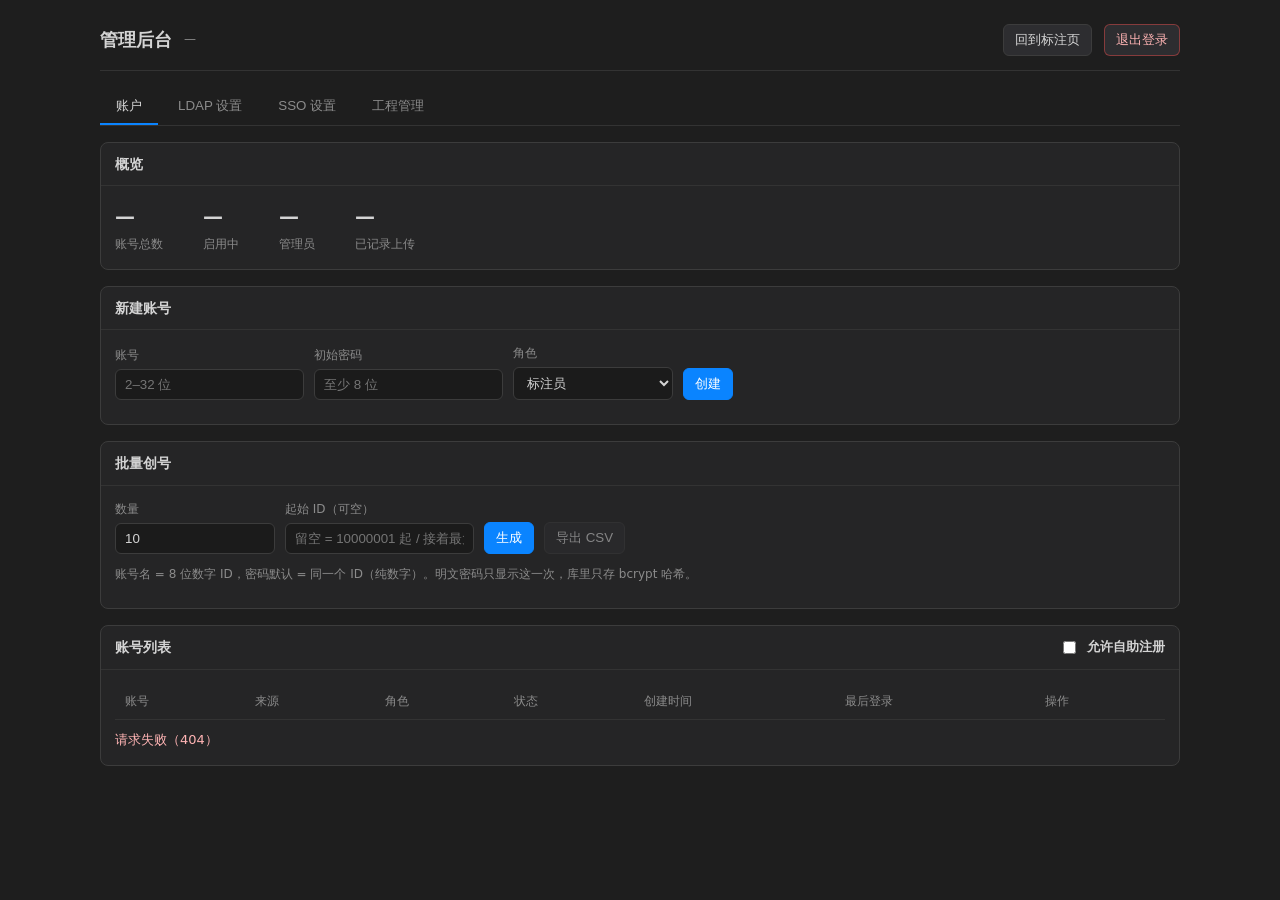
==== frontend/admin.html @ 1ab88f59 "feat(admin): 后台按账户/LDAP/SSO/工程分区并加文件浏览器与上传流水" ====
<!DOCTYPE html>
<html lang="zh-CN">
<head>
  <meta charset="utf-8" />
  <meta name="viewport" content="width=device-width, initial-scale=1" />
  <title>管理后台 · Labelme</title>
  <link rel="stylesheet" href="auth.css" />
</head>
<body class="admin-body">
<div class="admin-wrap">
  <div class="admin-head">
    <h1>管理后台</h1>
    <span class="who" id="who">—</span>
    <span class="spacer"></span>
    <button class="btn" id="btnBack" type="button">回到标注页</button>
    <button class="btn btn-danger" id="btnLogout" type="button">退出登录</button>
  </div>

  <nav class="admin-tabs" id="adminTabs">
    <button class="admin-tab active" data-view="accounts" type="button">账户</button>
    <button class="admin-tab" data-view="ldap" type="button">LDAP 设置</button>
    <button class="admin-tab" data-view="sso" type="button">SSO 设置</button>
    <button class="admin-tab" data-view="projects" type="button">工程管理</button>
  </nav>

  <!-- ============================================================ 账户 -->
  <div class="admin-view" data-view="accounts">
    <section class="panel">
      <header>概览</header>
      <div class="panel-body stats">
        <div class="stat"><b id="statUsers">—</b><span>账号总数</span></div>
        <div class="stat"><b id="statEnabled">—</b><span>启用中</span></div>
        <div class="stat"><b id="statAdmins">—</b><span>管理员</span></div>
        <div class="stat"><b id="statUploads">—</b><span>已记录上传</span></div>
      </div>
    </section>

    <section class="panel">
      <header>新建账号</header>
      <div class="panel-body">
        <form class="form-row" id="createForm">
          <label>账号
            <input id="newUsername" type="text" placeholder="2–32 位" autocomplete="off" />
          </label>
          <label>初始密码
            <input id="newPassword" type="password" placeholder="至少 8 位" autocomplete="new-password" />
          </label>
          <label>角色
            <select id="newRole">
              <option value="annotator">标注员</option>
              <option value="admin">管理员</option>
            </select>
          </label>
          <button class="btn btn-primary" id="btnCreate" type="submit">创建</button>
        </form>
        <div class="admin-msg" id="createMsg"></div>
      </div>
    </section>

    <section class="panel">
      <header>批量创号</header>
      <div class="panel-body">
        <form class="form-row" id="batchForm">
          <label>数量
            <input id="batchCount" type="number" min="1" max="200" value="10" />
          </label>
          <label>起始 ID（可空）
            <input id="batchStart" type="text" placeholder="留空 = 10000001 起 / 接着最大号" autocomplete="off" />
          </label>
          <button class="btn btn-primary" id="btnBatch" type="submit">生成</button>
          <button class="btn" id="btnBatchExport" type="button" disabled>导出 CSV</button>
        </form>
        <p class="hint">账号名 = 8 位数字 ID，密码默认 = 同一个 ID（纯数字）。明文密码只显示这一次，库里只存 bcrypt 哈希。</p>
        <div class="admin-msg" id="batchMsg"></div>
        <pre class="batch-out" id="batchOut" hidden></pre>
      </div>
    </section>

    <section class="panel">
      <header>
        <span>账号列表</span>
        <span class="spacer"></span>
        <label class="switch">
          <input type="checkbox" id="allowRegistration" />
          允许自助注册
        </label>
      </header>
      <div class="panel-body">
        <table class="table">
          <thead>
            <tr><th>账号</th><th>来源</th><th>角色</th><th>状态</th><th>创建时间</th><th>最后登录</th><th>操作</th></tr>
          </thead>
          <tbody id="userRows"></tbody>
        </table>
        <div class="admin-msg" id="listMsg"></div>
      </div>
    </section>
  </div>

  <!-- ======================================================== LDAP 设置 -->
  <div class="admin-view" data-view="ldap" hidden>
    <section class="panel">
      <header>
        <span>LDAP / AD 接入</span>
        <span class="spacer"></span>
        <span class="tag" id="ldapState">—</span>
      </header>
      <div class="panel-body">
        <p class="hint">
          不填就完全不参与登录（本地账号照常可用）。填了以后：本地密码先验证，不过再走 LDAP；
          LDAP 连不上时返回 503 且不累加失败次数，本地账号仍能登录。
          这里存的值优先于环境变量，清空并「恢复环境变量」即可回退。
        </p>
        <form class="config-grid" id="ldapForm">
          <label>服务器地址 <span class="src" data-src="ldap.url"></span>
            <input id="ldapUrl" type="text" placeholder="ldap://10.0.0.5:389 或 ldaps://ad.lab.local:636" />
          </label>
          <label>Base DN <span class="src" data-src="ldap.base_dn"></span>
            <input id="ldapBaseDn" type="text" placeholder="dc=lab,dc=local" />
          </label>
          <label>用户 DN 模板（模板绑定）
            <input id="ldapUserDn" type="text" placeholder="uid={username},ou=people,dc=lab,dc=local" />
          </label>
          <label>用户过滤器（AD 搜索绑定）
            <input id="ldapUserFilter" type="text" placeholder="(sAMAccountName={username})" />
          </label>
          <label>服务账号 DN（搜索用）
            <input id="ldapBindDn" type="text" placeholder="cn=svc-labelme,ou=service,dc=lab,dc=local" />
          </label>
          <label>服务账号密码
            <input id="ldapBindPassword" type="password" autocomplete="new-password" placeholder="留空 = 不修改" />
          </label>
          <label>管理员组（cn 或完整 DN）
            <input id="ldapAdminGroup" type="text" placeholder="labelme-admins 或 cn=...,ou=groups,..." />
          </label>
          <label>登录页显示名
            <input id="ldapLabel" type="text" placeholder="学校 LDAP" />
          </label>
          <label>连接超时（秒）
            <input id="ldapTimeout" type="number" min="1" max="60" value="5" />
          </label>
          <label class="check">启用 StartTLS
            <input id="ldapStarttls" type="checkbox" />
          </label>
          <div class="config-actions">
            <button class="btn btn-primary" id="btnSaveLdap" type="submit">保存</button>
            <button class="btn" id="btnTestLdap" type="button">测试连接</button>
            <button class="btn btn-danger" id="btnResetLdap" type="button">恢复环境变量</button>
          </div>
        </form>
        <div class="admin-msg" id="ldapMsg"></div>
      </div>
    </section>
  </div>

  <!-- ========================================================= SSO 设置 -->
  <div class="admin-view" data-view="sso" hidden>
    <section class="panel">
      <header>
        <span>统一登录（OIDC）</span>
        <span class="spacer"></span>
        <span class="tag" id="ssoState">—</span>
      </header>
      <div class="panel-body">
        <p class="hint">
          通用 OIDC，Authentik / Keycloak / Entra / 学校统一认证都走这套。填了 issuer + client_id
          才会在登录页出现按钮。回调地址默认是 <code id="ssoCallback">当前站点/api/auth/sso/callback</code>，
          IdP 那边注册的 redirect_uri 必须与它完全一致（含协议与端口）。
        </p>
        <form class="config-grid" id="ssoForm">
          <label>Issuer <span class="src" data-src="sso.issuer"></span>
            <input id="ssoIssuer" type="text" placeholder="https://auth.lab.local/application/o/labelme/" />
          </label>
          <label>Client ID <span class="src" data-src="sso.client_id"></span>
            <input id="ssoClientId" type="text" placeholder="labelme-web" />
          </label>
          <label>Client Secret
            <input id="ssoClientSecret" type="password" autocomplete="new-password" placeholder="留空 = 不修改" />
          </label>
          <label>Scopes
            <input id="ssoScopes" type="text" placeholder="openid profile email" />
          </label>
          <label>回调地址（可空，空 = 按访问域名自动拼）
            <input id="ssoRedirect" type="text" placeholder="https://labelme.example.com/api/auth/sso/callback" />
          </label>
          <label>管理员组
            <input id="ssoAdminGroup" type="text" placeholder="labelme-admins" />
          </label>
          <label>账号名字段
            <input id="ssoUsernameClaim" type="text" placeholder="preferred_username" />
          </label>
          <label>组字段
            <input id="ssoGroupsClaim" type="text" placeholder="groups" />
          </label>
          <label>登录页显示名
            <input id="ssoLabel" type="text" placeholder="学校统一登录" />
          </label>
          <label>Secret 传递方式
            <select id="ssoTokenAuth">
              <option value="post">post（body 里带 client_secret）</option>
              <option value="basic">basic（Authorization: Basic）</option>
            </select>
          </label>
          <div class="config-actions">
            <button class="btn btn-primary" id="btnSaveSso" type="submit">保存</button>
            <button class="btn" id="btnTestSso" type="button">测试 discovery</button>
            <button class="btn btn-danger" id="btnResetSso" type="button">恢复环境变量</button>
          </div>
        </form>
        <div class="admin-msg" id="ssoMsg"></div>
      </div>
    </section>
  </div>

  <!-- ======================================================== 工程管理 -->
  <div class="admin-view" data-view="projects" hidden>
    <section class="panel">
      <header>工程</header>
      <div class="panel-body">
        <form class="form-row" id="projectForm">
          <label>所属账号
            <input id="projectOwner" type="text" placeholder="标注员账号" autocomplete="off" />
          </label>
          <label>工程名
            <input id="projectName" type="text" placeholder="1–40 位" autocomplete="off" />
          </label>
          <button class="btn btn-primary" id="btnCreateProject" type="submit">新建工程</button>
        </form>
        <form class="form-row" id="projectBatchForm">
          <label>批量建同名工程（账号一行一个 / 逗号分隔）
            <textarea id="projectBatchOwners" rows="2" placeholder="10000001,10000002,10000003" style="min-width:320px"></textarea>
          </label>
          <button class="btn" id="btnBatchProjects" type="submit">批量创建</button>
        </form>
        <table class="table">
          <thead>
            <tr><th>账号</th><th>工程</th><th>会话数</th><th>创建时间</th><th>操作</th></tr>
          </thead>
          <tbody id="projectRows"></tbody>
        </table>
        <div class="admin-msg" id="projectMsg"></div>
      </div>
    </section>

    <section class="panel">
      <header>
        <span>文件资源管理器</span>
        <span class="spacer"></span>
        <span class="who" id="fsPath">data/</span>
      </header>
      <div class="panel-body">
        <div class="fs-bar">
          <button class="btn btn-sm" id="fsUp" type="button">↑ 上一层</button>
          <span class="fs-crumb" id="fsCrumb">data/</span>
          <span class="spacer"></span>
          <span class="who" id="fsSummary"></span>
        </div>
        <table class="table">
          <thead>
            <tr><th>名称</th><th>类型</th><th>大小</th><th>条目 / 图片</th><th>修改时间</th><th>谁传的</th><th>操作</th></tr>
          </thead>
          <tbody id="fsRows"></tbody>
        </table>
        <div class="admin-msg" id="fsMsg"></div>
      </div>
    </section>

    <section class="panel">
      <header>上传流水（谁上传了什么）</header>
      <div class="panel-body">
        <div class="stats" id="uploaderStats"></div>
        <table class="table">
          <thead>
            <tr><th>时间</th><th>谁</th><th>动作</th><th>账号 / 工程 / 会话</th><th>文件</th><th>大小</th></tr>
          </thead>
          <tbody id="eventRows"></tbody>
        </table>
        <div class="admin-msg" id="eventMsg"></div>
      </div>
    </section>
  </div>
</div>
<script src="admin.js"></script>
</body>
</html>
---- frontend/auth.css ----
/* 登录页 / 管理面板共用。配色与标注页一致，独立于 styles.css，避免互相牵连。 */
:root {
  --bg: #1e1e1e;
  --panel: #252526;
  --panel-2: #2d2d30;
  --border: #3c3c3c;
  --border-soft: #333;
  --text: #d4d4d4;
  --text-faint: #8b8b8b;
  --accent: #0a84ff;
  --danger: #f14c4c;
  --ok: #3fb950;
}

* { box-sizing: border-box; }

html, body {
  margin: 0;
  min-height: 100%;
}

.auth-body {
  background: radial-gradient(1200px 600px at 50% -10%, #2b3a4a 0%, var(--bg) 55%);
  color: var(--text);
  font: 14px/1.6 "Segoe UI", system-ui, -apple-system, "PingFang SC", "Microsoft YaHei", sans-serif;
  display: flex;
  align-items: center;
  justify-content: center;
  padding: 32px 16px;
}

.auth-card {
  width: 100%;
  max-width: 400px;
  background: var(--panel);
  border: 1px solid var(--border);
  border-radius: 10px;
  padding: 24px 24px 18px;
  box-shadow: 0 20px 50px rgba(0, 0, 0, .45);
}

.auth-brand {
  display: flex;
  align-items: center;
  gap: 8px;
  font-size: 18px;
  font-weight: 600;
  margin-bottom: 18px;
}
.auth-brand .dot {
  width: 10px; height: 10px; border-radius: 50%;
  background: var(--accent);
  box-shadow: 0 0 10px var(--accent);
}
.auth-brand .ver {
  margin-left: auto;
  font-size: 11px;
  font-weight: 400;
  color: var(--text-faint);
}

.auth-tabs {
  display: flex;
  border: 1px solid var(--border);
  border-radius: 8px;
  overflow: hidden;
  margin-bottom: 16px;
}
.auth-tab {
  flex: 1;
  padding: 8px 0;
  background: transparent;
  border: 0;
  color: var(--text-faint);
  font: inherit;
  cursor: pointer;
}
.auth-tab.active {
  background: var(--panel-2);
  color: #eaeaea;
  font-weight: 600;
}

.field { display: block; margin-bottom: 12px; }
.field > span {
  display: block;
  font-size: 12px;
  color: var(--text-faint);
  margin-bottom: 4px;
}
.field input {
  width: 100%;
  padding: 9px 11px;
  background: #1b1b1b;
  border: 1px solid var(--border);
  border-radius: 6px;
  color: var(--text);
  font: inherit;
  outline: none;
}
.field input:focus {
  border-color: var(--accent);
  box-shadow: 0 0 0 2px rgba(10, 132, 255, .2);
}

.auth-hint {
  margin: 4px 0 12px;
  font-size: 12px;
  color: var(--text-faint);
}

.auth-error {
  margin: 0 0 12px;
  padding: 8px 10px;
  border-radius: 6px;
  background: rgba(241, 76, 76, .12);
  border: 1px solid rgba(241, 76, 76, .45);
  color: #ffb4b4;
  font-size: 13px;
  white-space: pre-wrap;
}

.auth-submit {
  width: 100%;
  padding: 10px 0;
  background: var(--accent);
  border: 0;
  border-radius: 6px;
  color: #fff;
  font: 600 14px/1 inherit;
  cursor: pointer;
}
.auth-submit:disabled { opacity: .6; cursor: progress; }

.auth-foot {
  margin: 14px 0 0;
  font-size: 12px;
  color: var(--text-faint);
  text-align: center;
}
.auth-foot code { color: #9ecbe8; }

.auth-sso { margin-top: 14px; text-align: center; }
.auth-sso-or {
  display: block;
  position: relative;
  margin-bottom: 12px;
  font-size: 12px;
  color: var(--text-faint);
}
.auth-sso-or::before, .auth-sso-or::after {
  content: "";
  position: absolute;
  top: 50%;
  width: 40%;
  border-top: 1px solid var(--border-soft);
}
.auth-sso-or::before { left: 0; }
.auth-sso-or::after { right: 0; }
.auth-sso-btn {
  width: 100%;
  padding: 10px 0;
  background: transparent;
  border: 1px solid var(--accent);
  border-radius: 6px;
  color: #9ecbe8;
  font: 600 14px/1 inherit;
  cursor: pointer;
}
.auth-sso-btn:hover { background: rgba(10, 132, 255, .12); }

/* ------------------------------------------------------------ 管理面板 */
.admin-body {
  background: var(--bg);
  color: var(--text);
  font: 14px/1.6 "Segoe UI", system-ui, -apple-system, "PingFang SC", "Microsoft YaHei", sans-serif;
  padding: 24px;
}

.admin-wrap { max-width: 1080px; margin: 0 auto; }

.admin-head {
  display: flex;
  align-items: center;
  gap: 12px;
  margin-bottom: 18px;
  padding-bottom: 14px;
  border-bottom: 1px solid var(--border-soft);
}
.admin-head h1 { font-size: 18px; margin: 0; }
.admin-head .who { color: var(--text-faint); font-size: 12px; }
.admin-head .spacer { margin-left: auto; }

.panel {
  background: var(--panel);
  border: 1px solid var(--border);
  border-radius: 8px;
  margin-bottom: 16px;
}
.panel > header {
  padding: 10px 14px;
  border-bottom: 1px solid var(--border-soft);
  font-weight: 600;
  display: flex;
  align-items: center;
  gap: 12px;
}
.panel > .panel-body { padding: 14px; }

.stats { display: flex; gap: 40px; flex-wrap: wrap; }
.stat b { font-size: 20px; display: block; }
.stat span { color: var(--text-faint); font-size: 12px; }

.table { width: 100%; border-collapse: collapse; }
.table th, .table td {
  text-align: left;
  padding: 8px 10px;
  border-bottom: 1px solid var(--border-soft);
  font-size: 13px;
  vertical-align: middle;
}
.table th { color: var(--text-faint); font-weight: 500; font-size: 12px; }
.table tr:last-child td { border-bottom: 0; }
.table select {
  background: #1b1b1b;
  border: 1px solid var(--border);
  border-radius: 6px;
  color: var(--text);
  font: 12px/1.4 inherit;
  padding: 3px 6px;
}
.table select:disabled { opacity: .75; }

.tag {
  display: inline-block;
  padding: 1px 8px;
  border-radius: 10px;
  font-size: 11px;
  border: 1px solid var(--border);
  color: var(--text-faint);
}
.tag.admin { color: #ffd479; border-color: rgba(255, 212, 121, .5); }
.tag.enabled { color: #8fe3a3; border-color: rgba(63, 185, 80, .5); }
.tag.disabled { color: #ffb4b4; border-color: rgba(241, 76, 76, .5); }

.btn {
  padding: 6px 11px;
  background: var(--panel-2);
  border: 1px solid var(--border);
  border-radius: 6px;
  color: var(--text);
  font: 13px/1 inherit;
  cursor: pointer;
}
.btn:hover { border-color: #555; }
.btn-primary { background: var(--accent); border-color: var(--accent); color: #fff; }
.btn-danger { color: #ffb4b4; border-color: rgba(241, 76, 76, .45); }
.btn:disabled { opacity: .55; cursor: not-allowed; }
.btn-sm { padding: 4px 8px; font-size: 12px; }

.form-row { display: flex; gap: 10px; flex-wrap: wrap; align-items: flex-end; }
.form-row label { display: flex; flex-direction: column; gap: 4px; font-size: 12px; color: var(--text-faint); }
.form-row input, .form-row select {
  padding: 7px 9px;
  background: #1b1b1b;
  border: 1px solid var(--border);
  border-radius: 6px;
  color: var(--text);
  font: 13px/1.4 inherit;
  min-width: 160px;
}
.switch { display: flex; align-items: center; gap: 8px; font-size: 13px; }

.admin-msg { font-size: 13px; margin-top: 10px; white-space: pre-wrap; }
.admin-msg.err { color: #ffb4b4; }
.admin-msg.ok { color: #8fe3a3; }
.hint { color: var(--text-faint); font-size: 12px; line-height: 1.7; margin: 10px 0 0; }
.batch-out {
  margin-top: 10px; max-height: 240px; overflow: auto;
  padding: 10px 12px; background: var(--bg); color: var(--text);
  border: 1px solid var(--border); border-radius: 4px;
  font: 12px/1.7 ui-monospace, Consolas, monospace;
}
.empty-cell { color: var(--text-faint); text-align: center; }

/* --------------------------------------------------- 管理后台分区 / 配置 */
.admin-tabs {
  display: flex;
  gap: 4px;
  margin-bottom: 16px;
  border-bottom: 1px solid var(--border-soft);
}
.admin-tab {
  padding: 8px 16px;
  background: transparent;
  border: 0;
  border-bottom: 2px solid transparent;
  color: var(--text-faint);
  font: 13px/1 inherit;
  cursor: pointer;
}
.admin-tab:hover { color: var(--text); }
.admin-tab.active { color: var(--text); border-bottom-color: var(--accent); }

.admin-view[hidden] { display: none; }

.config-grid {
  display: grid;
  grid-template-columns: repeat(auto-fill, minmax(320px, 1fr));
  gap: 12px 18px;
}
.config-grid label { display: flex; flex-direction: column; gap: 4px; font-size: 12px; color: var(--text-faint); }
.config-grid input, .config-grid select {
  padding: 7px 9px;
  background: #1b1b1b;
  border: 1px solid var(--border);
  border-radius: 6px;
  color: var(--text);
  font: 13px/1.4 inherit;
}
.config-grid .check { flex-direction: row; align-items: center; gap: 8px; }
.config-grid .src { color: #7fb0d4; font-size: 11px; }
.config-actions { grid-column: 1 / -1; display: flex; gap: 8px; margin-top: 4px; }

.spacer { margin-left: auto; }

.fs-bar { display: flex; align-items: center; gap: 10px; margin-bottom: 10px; }
.fs-crumb { font: 12px/1.4 ui-monospace, Consolas, monospace; color: var(--text-faint); }
.fs-name {
  background: transparent;
  border: 0;
  padding: 0;
  color: #9ecbe8;
  font: 13px/1.4 inherit;
  cursor: pointer;
  text-align: left;
}
.fs-name:hover { text-decoration: underline; }

@media (max-width: 720px) {
  .admin-body { padding: 14px; }
  .table th:nth-child(4), .table td:nth-child(4) { display: none; }
}
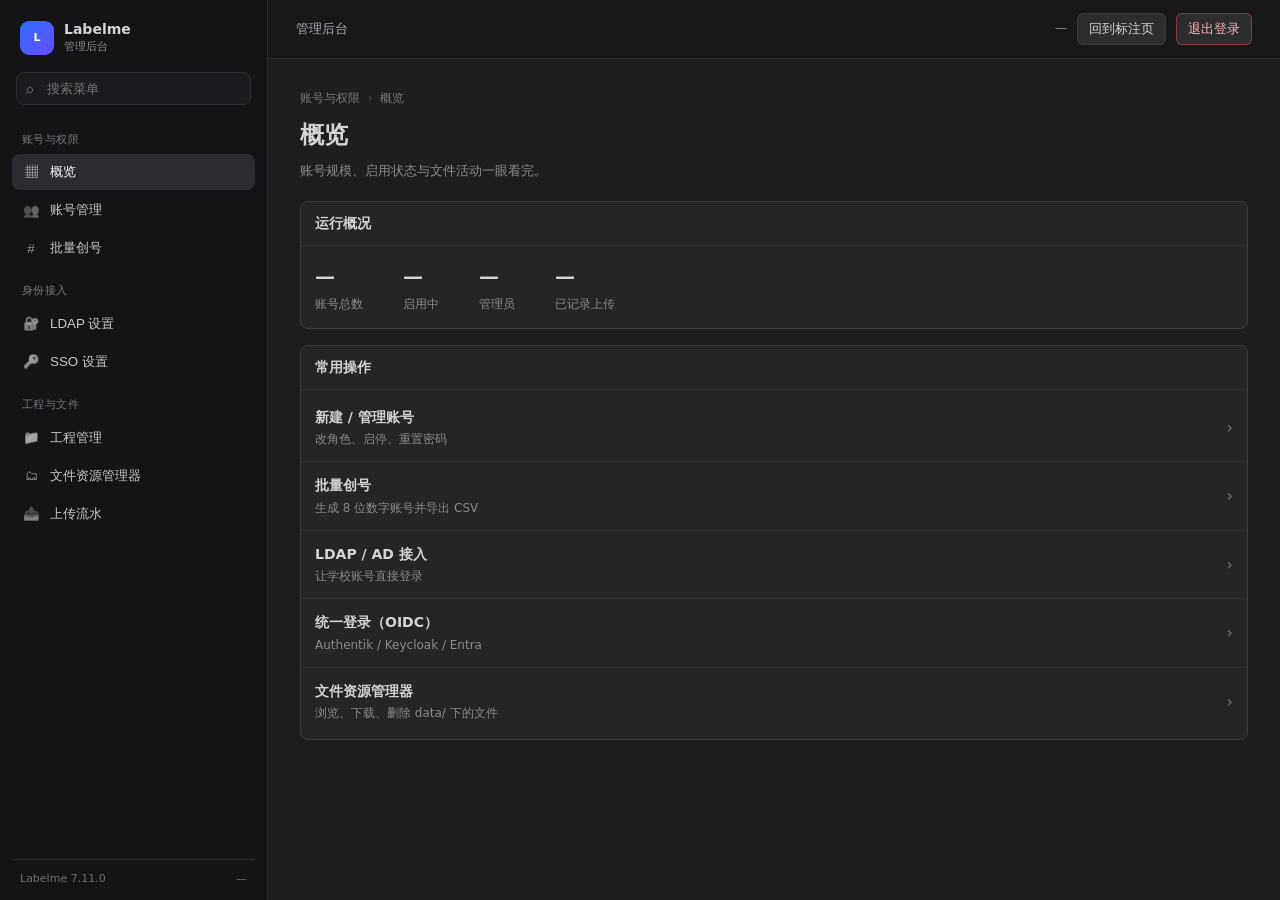
==== commit c834ee4a: "feat(admin): 后台改为左侧菜单与右侧设置详情布局" ====
--- a/frontend/admin.html
+++ b/frontend/admin.html
@@ -7,278 +7,384 @@
   <link rel="stylesheet" href="auth.css" />
 </head>
 <body class="admin-body">
-<div class="admin-wrap">
-  <div class="admin-head">
-    <h1>管理后台</h1>
-    <span class="who" id="who">—</span>
-    <span class="spacer"></span>
-    <button class="btn" id="btnBack" type="button">回到标注页</button>
-    <button class="btn btn-danger" id="btnLogout" type="button">退出登录</button>
-  </div>
-
-  <nav class="admin-tabs" id="adminTabs">
-    <button class="admin-tab active" data-view="accounts" type="button">账户</button>
-    <button class="admin-tab" data-view="ldap" type="button">LDAP 设置</button>
-    <button class="admin-tab" data-view="sso" type="button">SSO 设置</button>
-    <button class="admin-tab" data-view="projects" type="button">工程管理</button>
-  </nav>
-
-  <!-- ============================================================ 账户 -->
-  <div class="admin-view" data-view="accounts">
-    <section class="panel">
-      <header>概览</header>
-      <div class="panel-body stats">
-        <div class="stat"><b id="statUsers">—</b><span>账号总数</span></div>
-        <div class="stat"><b id="statEnabled">—</b><span>启用中</span></div>
-        <div class="stat"><b id="statAdmins">—</b><span>管理员</span></div>
-        <div class="stat"><b id="statUploads">—</b><span>已记录上传</span></div>
+<div class="admin-shell">
+  <aside class="admin-side">
+    <div class="admin-brand">
+      <span class="logo">L</span>
+      <div>
+        <b>Labelme</b>
+        <span>管理后台</span>
       </div>
-    </section>
-
-    <section class="panel">
-      <header>新建账号</header>
-      <div class="panel-body">
-        <form class="form-row" id="createForm">
-          <label>账号
-            <input id="newUsername" type="text" placeholder="2–32 位" autocomplete="off" />
-          </label>
-          <label>初始密码
-            <input id="newPassword" type="password" placeholder="至少 8 位" autocomplete="new-password" />
-          </label>
-          <label>角色
-            <select id="newRole">
-              <option value="annotator">标注员</option>
-              <option value="admin">管理员</option>
-            </select>
-          </label>
-          <button class="btn btn-primary" id="btnCreate" type="submit">创建</button>
-        </form>
-        <div class="admin-msg" id="createMsg"></div>
-      </div>
-    </section>
-
-    <section class="panel">
-      <header>批量创号</header>
-      <div class="panel-body">
-        <form class="form-row" id="batchForm">
-          <label>数量
-            <input id="batchCount" type="number" min="1" max="200" value="10" />
-          </label>
-          <label>起始 ID（可空）
-            <input id="batchStart" type="text" placeholder="留空 = 10000001 起 / 接着最大号" autocomplete="off" />
-          </label>
-          <button class="btn btn-primary" id="btnBatch" type="submit">生成</button>
-          <button class="btn" id="btnBatchExport" type="button" disabled>导出 CSV</button>
-        </form>
-        <p class="hint">账号名 = 8 位数字 ID，密码默认 = 同一个 ID（纯数字）。明文密码只显示这一次，库里只存 bcrypt 哈希。</p>
-        <div class="admin-msg" id="batchMsg"></div>
-        <pre class="batch-out" id="batchOut" hidden></pre>
-      </div>
-    </section>
-
-    <section class="panel">
-      <header>
-        <span>账号列表</span>
-        <span class="spacer"></span>
-        <label class="switch">
-          <input type="checkbox" id="allowRegistration" />
-          允许自助注册
-        </label>
-      </header>
-      <div class="panel-body">
-        <table class="table">
-          <thead>
-            <tr><th>账号</th><th>来源</th><th>角色</th><th>状态</th><th>创建时间</th><th>最后登录</th><th>操作</th></tr>
-          </thead>
-          <tbody id="userRows"></tbody>
-        </table>
-        <div class="admin-msg" id="listMsg"></div>
-      </div>
-    </section>
-  </div>
-
-  <!-- ======================================================== LDAP 设置 -->
-  <div class="admin-view" data-view="ldap" hidden>
-    <section class="panel">
-      <header>
-        <span>LDAP / AD 接入</span>
-        <span class="spacer"></span>
-        <span class="tag" id="ldapState">—</span>
-      </header>
-      <div class="panel-body">
-        <p class="hint">
-          不填就完全不参与登录（本地账号照常可用）。填了以后：本地密码先验证，不过再走 LDAP；
-          LDAP 连不上时返回 503 且不累加失败次数，本地账号仍能登录。
-          这里存的值优先于环境变量，清空并「恢复环境变量」即可回退。
-        </p>
-        <form class="config-grid" id="ldapForm">
-          <label>服务器地址 <span class="src" data-src="ldap.url"></span>
-            <input id="ldapUrl" type="text" placeholder="ldap://10.0.0.5:389 或 ldaps://ad.lab.local:636" />
-          </label>
-          <label>Base DN <span class="src" data-src="ldap.base_dn"></span>
-            <input id="ldapBaseDn" type="text" placeholder="dc=lab,dc=local" />
-          </label>
-          <label>用户 DN 模板（模板绑定）
-            <input id="ldapUserDn" type="text" placeholder="uid={username},ou=people,dc=lab,dc=local" />
-          </label>
-          <label>用户过滤器（AD 搜索绑定）
-            <input id="ldapUserFilter" type="text" placeholder="(sAMAccountName={username})" />
-          </label>
-          <label>服务账号 DN（搜索用）
-            <input id="ldapBindDn" type="text" placeholder="cn=svc-labelme,ou=service,dc=lab,dc=local" />
-          </label>
-          <label>服务账号密码
-            <input id="ldapBindPassword" type="password" autocomplete="new-password" placeholder="留空 = 不修改" />
-          </label>
-          <label>管理员组（cn 或完整 DN）
-            <input id="ldapAdminGroup" type="text" placeholder="labelme-admins 或 cn=...,ou=groups,..." />
-          </label>
-          <label>登录页显示名
-            <input id="ldapLabel" type="text" placeholder="学校 LDAP" />
-          </label>
-          <label>连接超时（秒）
-            <input id="ldapTimeout" type="number" min="1" max="60" value="5" />
-          </label>
-          <label class="check">启用 StartTLS
-            <input id="ldapStarttls" type="checkbox" />
-          </label>
-          <div class="config-actions">
-            <button class="btn btn-primary" id="btnSaveLdap" type="submit">保存</button>
-            <button class="btn" id="btnTestLdap" type="button">测试连接</button>
-            <button class="btn btn-danger" id="btnResetLdap" type="button">恢复环境变量</button>
-          </div>
-        </form>
-        <div class="admin-msg" id="ldapMsg"></div>
-      </div>
-    </section>
-  </div>
-
-  <!-- ========================================================= SSO 设置 -->
-  <div class="admin-view" data-view="sso" hidden>
-    <section class="panel">
-      <header>
-        <span>统一登录（OIDC）</span>
-        <span class="spacer"></span>
-        <span class="tag" id="ssoState">—</span>
-      </header>
-      <div class="panel-body">
-        <p class="hint">
-          通用 OIDC，Authentik / Keycloak / Entra / 学校统一认证都走这套。填了 issuer + client_id
-          才会在登录页出现按钮。回调地址默认是 <code id="ssoCallback">当前站点/api/auth/sso/callback</code>，
-          IdP 那边注册的 redirect_uri 必须与它完全一致（含协议与端口）。
-        </p>
-        <form class="config-grid" id="ssoForm">
-          <label>Issuer <span class="src" data-src="sso.issuer"></span>
-            <input id="ssoIssuer" type="text" placeholder="https://auth.lab.local/application/o/labelme/" />
-          </label>
-          <label>Client ID <span class="src" data-src="sso.client_id"></span>
-            <input id="ssoClientId" type="text" placeholder="labelme-web" />
-          </label>
-          <label>Client Secret
-            <input id="ssoClientSecret" type="password" autocomplete="new-password" placeholder="留空 = 不修改" />
-          </label>
-          <label>Scopes
-            <input id="ssoScopes" type="text" placeholder="openid profile email" />
-          </label>
-          <label>回调地址（可空，空 = 按访问域名自动拼）
-            <input id="ssoRedirect" type="text" placeholder="https://labelme.example.com/api/auth/sso/callback" />
-          </label>
-          <label>管理员组
-            <input id="ssoAdminGroup" type="text" placeholder="labelme-admins" />
-          </label>
-          <label>账号名字段
-            <input id="ssoUsernameClaim" type="text" placeholder="preferred_username" />
-          </label>
-          <label>组字段
-            <input id="ssoGroupsClaim" type="text" placeholder="groups" />
-          </label>
-          <label>登录页显示名
-            <input id="ssoLabel" type="text" placeholder="学校统一登录" />
-          </label>
-          <label>Secret 传递方式
-            <select id="ssoTokenAuth">
-              <option value="post">post（body 里带 client_secret）</option>
-              <option value="basic">basic（Authorization: Basic）</option>
-            </select>
-          </label>
-          <div class="config-actions">
-            <button class="btn btn-primary" id="btnSaveSso" type="submit">保存</button>
-            <button class="btn" id="btnTestSso" type="button">测试 discovery</button>
-            <button class="btn btn-danger" id="btnResetSso" type="button">恢复环境变量</button>
-          </div>
-        </form>
-        <div class="admin-msg" id="ssoMsg"></div>
-      </div>
-    </section>
-  </div>
-
-  <!-- ======================================================== 工程管理 -->
-  <div class="admin-view" data-view="projects" hidden>
-    <section class="panel">
-      <header>工程</header>
-      <div class="panel-body">
-        <form class="form-row" id="projectForm">
-          <label>所属账号
-            <input id="projectOwner" type="text" placeholder="标注员账号" autocomplete="off" />
-          </label>
-          <label>工程名
-            <input id="projectName" type="text" placeholder="1–40 位" autocomplete="off" />
-          </label>
-          <button class="btn btn-primary" id="btnCreateProject" type="submit">新建工程</button>
-        </form>
-        <form class="form-row" id="projectBatchForm">
-          <label>批量建同名工程（账号一行一个 / 逗号分隔）
-            <textarea id="projectBatchOwners" rows="2" placeholder="10000001,10000002,10000003" style="min-width:320px"></textarea>
-          </label>
-          <button class="btn" id="btnBatchProjects" type="submit">批量创建</button>
-        </form>
-        <table class="table">
-          <thead>
-            <tr><th>账号</th><th>工程</th><th>会话数</th><th>创建时间</th><th>操作</th></tr>
-          </thead>
-          <tbody id="projectRows"></tbody>
-        </table>
-        <div class="admin-msg" id="projectMsg"></div>
-      </div>
-    </section>
-
-    <section class="panel">
-      <header>
-        <span>文件资源管理器</span>
-        <span class="spacer"></span>
-        <span class="who" id="fsPath">data/</span>
-      </header>
-      <div class="panel-body">
-        <div class="fs-bar">
-          <button class="btn btn-sm" id="fsUp" type="button">↑ 上一层</button>
-          <span class="fs-crumb" id="fsCrumb">data/</span>
-          <span class="spacer"></span>
-          <span class="who" id="fsSummary"></span>
-        </div>
-        <table class="table">
-          <thead>
-            <tr><th>名称</th><th>类型</th><th>大小</th><th>条目 / 图片</th><th>修改时间</th><th>谁传的</th><th>操作</th></tr>
-          </thead>
-          <tbody id="fsRows"></tbody>
-        </table>
-        <div class="admin-msg" id="fsMsg"></div>
-      </div>
-    </section>
-
-    <section class="panel">
-      <header>上传流水（谁上传了什么）</header>
-      <div class="panel-body">
-        <div class="stats" id="uploaderStats"></div>
-        <table class="table">
-          <thead>
-            <tr><th>时间</th><th>谁</th><th>动作</th><th>账号 / 工程 / 会话</th><th>文件</th><th>大小</th></tr>
-          </thead>
-          <tbody id="eventRows"></tbody>
-        </table>
-        <div class="admin-msg" id="eventMsg"></div>
-      </div>
-    </section>
-  </div>
+    </div>
+
+    <div class="admin-search">
+      <span class="search-ico">⌕</span>
+      <input id="adminMenuSearch" type="search" placeholder="搜索菜单" autocomplete="off" />
+    </div>
+
+    <nav class="admin-nav" id="adminNav">
+      <div class="nav-group">账号与权限</div>
+      <button class="nav-item active" data-view="overview" type="button"><span class="ico">▦</span>概览</button>
+      <button class="nav-item" data-view="accounts" type="button"><span class="ico">👥</span>账号管理</button>
+      <button class="nav-item" data-view="batch" type="button"><span class="ico">#</span>批量创号</button>
+
+      <div class="nav-group">身份接入</div>
+      <button class="nav-item" data-view="ldap" type="button"><span class="ico">🔐</span>LDAP 设置</button>
+      <button class="nav-item" data-view="sso" type="button"><span class="ico">🔑</span>SSO 设置</button>
+
+      <div class="nav-group">工程与文件</div>
+      <button class="nav-item" data-view="projects" type="button"><span class="ico">📁</span>工程管理</button>
+      <button class="nav-item" data-view="files" type="button"><span class="ico">🗂</span>文件资源管理器</button>
+      <button class="nav-item" data-view="uploads" type="button"><span class="ico">📤</span>上传流水</button>
+      <div class="nav-empty" id="navEmpty" hidden>没有匹配的菜单</div>
+    </nav>
+
+    <div class="admin-side-foot">
+      <span>Labelme 7.11.0</span>
+      <span id="sideUser">—</span>
+    </div>
+  </aside>
+
+  <main class="admin-main">
+    <header class="admin-top">
+      <span class="top-title">管理后台</span>
+      <span class="spacer"></span>
+      <span class="who" id="who">—</span>
+      <button class="btn" id="btnBack" type="button">回到标注页</button>
+      <button class="btn btn-danger" id="btnLogout" type="button">退出登录</button>
+    </header>
+
+    <div class="admin-content">
+      <!-- ============================================================ 概览 -->
+      <section class="page" data-page="overview">
+        <div class="page-head">
+          <div class="crumb">账号与权限 <i>›</i> 概览</div>
+          <h2>概览</h2>
+          <p>账号规模、启用状态与文件活动一眼看完。</p>
+        </div>
+        <section class="panel">
+          <header>运行概况</header>
+          <div class="panel-body stats">
+            <div class="stat"><b id="statUsers">—</b><span>账号总数</span></div>
+            <div class="stat"><b id="statEnabled">—</b><span>启用中</span></div>
+            <div class="stat"><b id="statAdmins">—</b><span>管理员</span></div>
+            <div class="stat"><b id="statUploads">—</b><span>已记录上传</span></div>
+          </div>
+        </section>
+
+        <section class="panel">
+          <header>常用操作</header>
+          <div class="panel-body quick-list">
+            <button class="quick-item" data-goto="accounts" type="button">
+              <span><b>新建 / 管理账号</b><small>改角色、启停、重置密码</small></span><em>›</em>
+            </button>
+            <button class="quick-item" data-goto="batch" type="button">
+              <span><b>批量创号</b><small>生成 8 位数字账号并导出 CSV</small></span><em>›</em>
+            </button>
+            <button class="quick-item" data-goto="ldap" type="button">
+              <span><b>LDAP / AD 接入</b><small>让学校账号直接登录</small></span><em>›</em>
+            </button>
+            <button class="quick-item" data-goto="sso" type="button">
+              <span><b>统一登录（OIDC）</b><small>Authentik / Keycloak / Entra</small></span><em>›</em>
+            </button>
+            <button class="quick-item" data-goto="files" type="button">
+              <span><b>文件资源管理器</b><small>浏览、下载、删除 data/ 下的文件</small></span><em>›</em>
+            </button>
+          </div>
+        </section>
+      </section>
+
+      <!-- ======================================================== 账号管理 -->
+      <section class="page" data-page="accounts" hidden>
+        <div class="page-head">
+          <div class="crumb">账号与权限 <i>›</i> 账号管理</div>
+          <h2>账号管理</h2>
+          <p>新建账号、调整角色、启停与重置密码。</p>
+        </div>
+
+        <section class="panel">
+          <header>新建账号</header>
+          <div class="panel-body">
+            <form class="form-row" id="createForm">
+              <label>账号
+                <input id="newUsername" type="text" placeholder="2–32 位" autocomplete="off" />
+              </label>
+              <label>初始密码
+                <input id="newPassword" type="password" placeholder="至少 8 位" autocomplete="new-password" />
+              </label>
+              <label>角色
+                <select id="newRole">
+                  <option value="annotator">标注员</option>
+                  <option value="admin">管理员</option>
+                </select>
+              </label>
+              <button class="btn btn-primary" id="btnCreate" type="submit">创建</button>
+            </form>
+            <div class="admin-msg" id="createMsg"></div>
+          </div>
+        </section>
+
+        <section class="panel">
+          <header>
+            <span>账号列表</span>
+            <span class="spacer"></span>
+            <label class="switch">
+              <input type="checkbox" id="allowRegistration" />
+              允许自助注册
+            </label>
+          </header>
+          <div class="panel-body">
+            <table class="table">
+              <thead>
+                <tr><th>账号</th><th>来源</th><th>角色</th><th>状态</th><th>创建时间</th><th>最后登录</th><th>操作</th></tr>
+              </thead>
+              <tbody id="userRows"></tbody>
+            </table>
+            <div class="admin-msg" id="listMsg"></div>
+          </div>
+        </section>
+      </section>
+
+      <!-- ============================================================ 批量创号 -->
+      <section class="page" data-page="batch" hidden>
+        <div class="page-head">
+          <div class="crumb">账号与权限 <i>›</i> 批量创号</div>
+          <h2>批量创号</h2>
+          <p>按顺序生成 8 位数字账号，密码同账号，创建后立刻导出。</p>
+        </div>
+        <section class="panel">
+          <header>生成账号</header>
+          <div class="panel-body">
+            <form class="form-row" id="batchForm">
+              <label>数量
+                <input id="batchCount" type="number" min="1" max="200" value="10" />
+              </label>
+              <label>起始 ID（可空）
+                <input id="batchStart" type="text" placeholder="留空 = 10000001 起 / 接着最大号" autocomplete="off" />
+              </label>
+              <button class="btn btn-primary" id="btnBatch" type="submit">生成</button>
+              <button class="btn" id="btnBatchExport" type="button" disabled>导出 CSV</button>
+            </form>
+            <p class="hint">账号名 = 8 位数字 ID，密码默认 = 同一个 ID（纯数字）。明文密码只显示这一次，库里只存 bcrypt 哈希。</p>
+            <div class="admin-msg" id="batchMsg"></div>
+            <pre class="batch-out" id="batchOut" hidden></pre>
+          </div>
+        </section>
+      </section>
+
+      <!-- ========================================================= LDAP 设置 -->
+      <section class="page" data-page="ldap" hidden>
+        <div class="page-head">
+          <div class="crumb">身份接入 <i>›</i> LDAP 设置</div>
+          <h2>LDAP / AD 接入</h2>
+          <p>不填就完全不参与登录，本地账号照常可用。</p>
+        </div>
+        <section class="panel">
+          <header>
+            <span>连接与映射</span>
+            <span class="spacer"></span>
+            <span class="tag" id="ldapState">—</span>
+          </header>
+          <div class="panel-body">
+            <p class="hint">
+              本地密码先验证，不过再走 LDAP；LDAP 连不上时返回 503 且不累加失败次数，本地账号仍能登录。
+              这里存的值优先于环境变量，清空并「恢复环境变量」即可回退。
+            </p>
+            <form class="config-grid" id="ldapForm">
+              <label>服务器地址 <span class="src" data-src="ldap.url"></span>
+                <input id="ldapUrl" type="text" placeholder="ldap://10.0.0.5:389 或 ldaps://ad.lab.local:636" />
+              </label>
+              <label>Base DN <span class="src" data-src="ldap.base_dn"></span>
+                <input id="ldapBaseDn" type="text" placeholder="dc=lab,dc=local" />
+              </label>
+              <label>用户 DN 模板（模板绑定）
+                <input id="ldapUserDn" type="text" placeholder="uid={username},ou=people,dc=lab,dc=local" />
+              </label>
+              <label>用户过滤器（AD 搜索绑定）
+                <input id="ldapUserFilter" type="text" placeholder="(sAMAccountName={username})" />
+              </label>
+              <label>服务账号 DN（搜索用）
+                <input id="ldapBindDn" type="text" placeholder="cn=svc-labelme,ou=service,dc=lab,dc=local" />
+              </label>
+              <label>服务账号密码
+                <input id="ldapBindPassword" type="password" autocomplete="new-password" placeholder="留空 = 不修改" />
+              </label>
+              <label>管理员组（cn 或完整 DN）
+                <input id="ldapAdminGroup" type="text" placeholder="labelme-admins 或 cn=...,ou=groups,..." />
+              </label>
+              <label>登录页显示名
+                <input id="ldapLabel" type="text" placeholder="学校 LDAP" />
+              </label>
+              <label>连接超时（秒）
+                <input id="ldapTimeout" type="number" min="1" max="60" value="5" />
+              </label>
+              <label class="check">启用 StartTLS
+                <input id="ldapStarttls" type="checkbox" />
+              </label>
+              <div class="config-actions">
+                <button class="btn btn-primary" id="btnSaveLdap" type="submit">保存</button>
+                <button class="btn" id="btnTestLdap" type="button">测试连接</button>
+                <button class="btn btn-danger" id="btnResetLdap" type="button">恢复环境变量</button>
+              </div>
+            </form>
+            <div class="admin-msg" id="ldapMsg"></div>
+          </div>
+        </section>
+      </section>
+
+      <!-- ========================================================= SSO 设置 -->
+      <section class="page" data-page="sso" hidden>
+        <div class="page-head">
+          <div class="crumb">身份接入 <i>›</i> SSO 设置</div>
+          <h2>统一登录（OIDC）</h2>
+          <p>Authentik / Keycloak / Entra / 学校统一认证都走这套。</p>
+        </div>
+        <section class="panel">
+          <header>
+            <span>OIDC 参数</span>
+            <span class="spacer"></span>
+            <span class="tag" id="ssoState">—</span>
+          </header>
+          <div class="panel-body">
+            <p class="hint">
+              填了 issuer + client_id 才会在登录页出现按钮。回调地址默认是 <code id="ssoCallback">当前站点/api/auth/sso/callback</code>，
+              IdP 那边注册的 redirect_uri 必须与它完全一致（含协议与端口）。
+            </p>
+            <form class="config-grid" id="ssoForm">
+              <label>Issuer <span class="src" data-src="sso.issuer"></span>
+                <input id="ssoIssuer" type="text" placeholder="https://auth.lab.local/application/o/labelme/" />
+              </label>
+              <label>Client ID <span class="src" data-src="sso.client_id"></span>
+                <input id="ssoClientId" type="text" placeholder="labelme-web" />
+              </label>
+              <label>Client Secret
+                <input id="ssoClientSecret" type="password" autocomplete="new-password" placeholder="留空 = 不修改" />
+              </label>
+              <label>Scopes
+                <input id="ssoScopes" type="text" placeholder="openid profile email" />
+              </label>
+              <label>回调地址（可空，空 = 按访问域名自动拼）
+                <input id="ssoRedirect" type="text" placeholder="https://labelme.example.com/api/auth/sso/callback" />
+              </label>
+              <label>管理员组
+                <input id="ssoAdminGroup" type="text" placeholder="labelme-admins" />
+              </label>
+              <label>账号名字段
+                <input id="ssoUsernameClaim" type="text" placeholder="preferred_username" />
+              </label>
+              <label>组字段
+                <input id="ssoGroupsClaim" type="text" placeholder="groups" />
+              </label>
+              <label>登录页显示名
+                <input id="ssoLabel" type="text" placeholder="学校统一登录" />
+              </label>
+              <label>Secret 传递方式
+                <select id="ssoTokenAuth">
+                  <option value="post">post（body 里带 client_secret）</option>
+                  <option value="basic">basic（Authorization: Basic）</option>
+                </select>
+              </label>
+              <div class="config-actions">
+                <button class="btn btn-primary" id="btnSaveSso" type="submit">保存</button>
+                <button class="btn" id="btnTestSso" type="button">测试 discovery</button>
+                <button class="btn btn-danger" id="btnResetSso" type="button">恢复环境变量</button>
+              </div>
+            </form>
+            <div class="admin-msg" id="ssoMsg"></div>
+          </div>
+        </section>
+      </section>
+
+      <!-- ======================================================== 工程管理 -->
+      <section class="page" data-page="projects" hidden>
+        <div class="page-head">
+          <div class="crumb">工程与文件 <i>›</i> 工程管理</div>
+          <h2>工程管理</h2>
+          <p>按账号建工程、批量建同名工程，或改名、删工程。</p>
+        </div>
+        <section class="panel">
+          <header>工程</header>
+          <div class="panel-body">
+            <form class="form-row" id="projectForm">
+              <label>所属账号
+                <input id="projectOwner" type="text" placeholder="标注员账号" autocomplete="off" />
+              </label>
+              <label>工程名
+                <input id="projectName" type="text" placeholder="1–40 位" autocomplete="off" />
+              </label>
+              <button class="btn btn-primary" id="btnCreateProject" type="submit">新建工程</button>
+            </form>
+            <form class="form-row" id="projectBatchForm">
+              <label>批量建同名工程（账号一行一个 / 逗号分隔）
+                <textarea id="projectBatchOwners" rows="2" placeholder="10000001,10000002,10000003" style="min-width:320px"></textarea>
+              </label>
+              <button class="btn" id="btnBatchProjects" type="submit">批量创建</button>
+            </form>
+            <table class="table">
+              <thead>
+                <tr><th>账号</th><th>工程</th><th>会话数</th><th>创建时间</th><th>操作</th></tr>
+              </thead>
+              <tbody id="projectRows"></tbody>
+            </table>
+            <div class="admin-msg" id="projectMsg"></div>
+          </div>
+        </section>
+      </section>
+
+      <!-- ==================================================== 文件资源管理器 -->
+      <section class="page" data-page="files" hidden>
+        <div class="page-head">
+          <div class="crumb">工程与文件 <i>›</i> 文件资源管理器</div>
+          <h2>文件资源管理器</h2>
+          <p>逐层浏览 data/ 下的账号、工程、会话，直接下载或删除。</p>
+        </div>
+        <section class="panel">
+          <header>
+            <span>data/</span>
+            <span class="spacer"></span>
+            <span class="who" id="fsPath">data/</span>
+          </header>
+          <div class="panel-body">
+            <div class="fs-bar">
+              <button class="btn btn-sm" id="fsUp" type="button">↑ 上一层</button>
+              <span class="fs-crumb" id="fsCrumb">data/</span>
+              <span class="spacer"></span>
+              <span class="who" id="fsSummary"></span>
+            </div>
+            <table class="table">
+              <thead>
+                <tr><th>名称</th><th>类型</th><th>大小</th><th>条目 / 图片</th><th>修改时间</th><th>谁传的</th><th>操作</th></tr>
+              </thead>
+              <tbody id="fsRows"></tbody>
+            </table>
+            <div class="admin-msg" id="fsMsg"></div>
+          </div>
+        </section>
+      </section>
+
+      <!-- ======================================================== 上传流水 -->
+      <section class="page" data-page="uploads" hidden>
+        <div class="page-head">
+          <div class="crumb">工程与文件 <i>›</i> 上传流水</div>
+          <h2>上传流水</h2>
+          <p>谁上传了什么、谁保存了标注、谁删了文件，按时间倒序。</p>
+        </div>
+        <section class="panel">
+          <header>最近活动</header>
+          <div class="panel-body">
+            <div class="stats" id="uploaderStats"></div>
+            <table class="table">
+              <thead>
+                <tr><th>时间</th><th>谁</th><th>动作</th><th>账号 / 工程 / 会话</th><th>文件</th><th>大小</th></tr>
+              </thead>
+              <tbody id="eventRows"></tbody>
+            </table>
+            <div class="admin-msg" id="eventMsg"></div>
+          </div>
+        </section>
+      </section>
+    </div>
+  </main>
 </div>
 <script src="admin.js"></script>
 </body>
--- a/frontend/auth.css
+++ b/frontend/auth.css
@@ -174,22 +174,164 @@
   background: var(--bg);
   color: var(--text);
   font: 14px/1.6 "Segoe UI", system-ui, -apple-system, "PingFang SC", "Microsoft YaHei", sans-serif;
-  padding: 24px;
-}
-
-.admin-wrap { max-width: 1080px; margin: 0 auto; }
-
-.admin-head {
-  display: flex;
-  align-items: center;
-  gap: 12px;
-  margin-bottom: 18px;
-  padding-bottom: 14px;
+  margin: 0;
+}
+
+.admin-shell {
+  display: grid;
+  grid-template-columns: 268px minmax(0, 1fr);
+  min-height: 100vh;
+}
+
+.admin-side {
+  position: sticky;
+  top: 0;
+  align-self: start;
+  height: 100vh;
+  overflow: auto;
+  padding: 16px 12px 10px;
+  background: #141416;
+  border-right: 1px solid #2b2b2e;
+  display: flex;
+  flex-direction: column;
+}
+
+.admin-brand {
+  display: flex;
+  align-items: center;
+  gap: 10px;
+  padding: 4px 8px 16px;
+}
+.admin-brand .logo {
+  width: 34px; height: 34px;
+  display: grid; place-items: center;
+  border-radius: 9px;
+  background: linear-gradient(140deg, #2d6cff, #6a4cff);
+  color: #fff;
+  font-weight: 700;
+}
+.admin-brand b { display: block; font-size: 14px; line-height: 1.3; }
+.admin-brand span {
+  display: block;
+  font-size: 11px;
+  color: var(--text-faint);
+}
+
+.admin-search {
+  position: relative;
+  margin: 0 4px 10px;
+}
+.admin-search .search-ico {
+  position: absolute;
+  left: 10px; top: 50%;
+  transform: translateY(-50%);
+  color: #6f6f77;
+  font-size: 14px;
+  pointer-events: none;
+}
+.admin-search input {
+  width: 100%;
+  padding: 8px 10px 8px 30px;
+  background: #1c1c20;
+  border: 1px solid #2e2e33;
+  border-radius: 8px;
+  color: var(--text);
+  font: 13px/1.4 inherit;
+  outline: none;
+}
+.admin-search input:focus { border-color: #4a4a55; }
+
+.admin-nav { flex: 1; }
+.nav-group {
+  margin: 16px 10px 6px;
+  font-size: 11px;
+  letter-spacing: .04em;
+  color: #77777f;
+}
+.nav-item {
+  display: flex;
+  align-items: center;
+  gap: 10px;
+  width: 100%;
+  padding: 9px 10px;
+  margin-bottom: 2px;
+  background: transparent;
+  border: 0;
+  border-radius: 8px;
+  color: #c7c7cd;
+  font: 13px/1.3 inherit;
+  text-align: left;
+  cursor: pointer;
+}
+.nav-item .ico { width: 18px; text-align: center; opacity: .72; filter: grayscale(1); }
+.nav-item:hover { background: #1e1e23; color: #fff; }
+.nav-item.active { background: #2b2b32; color: #fff; }
+.nav-empty { padding: 10px; font-size: 12px; color: var(--text-faint); }
+
+.admin-side-foot {
+  display: flex;
+  justify-content: space-between;
+  gap: 8px;
+  margin-top: 14px;
+  padding: 10px 8px 2px;
+  border-top: 1px solid #2b2b2e;
+  font-size: 11px;
+  color: #6f6f77;
+}
+
+.admin-main { min-width: 0; display: flex; flex-direction: column; }
+
+.admin-top {
+  position: sticky;
+  top: 0;
+  z-index: 10;
+  display: flex;
+  align-items: center;
+  gap: 10px;
+  padding: 13px 28px;
+  background: rgba(24, 24, 26, .92);
+  border-bottom: 1px solid #2b2b2e;
+  backdrop-filter: blur(10px);
+}
+.admin-top .top-title { font-size: 13px; color: #a9a9b1; }
+.admin-top .who { color: var(--text-faint); font-size: 12px; }
+.admin-top .spacer { margin-left: auto; }
+
+.admin-content {
+  width: 100%;
+  max-width: 1040px;
+  padding: 30px 32px 70px;
+}
+
+.page-head { margin-bottom: 20px; }
+.page-head .crumb { font-size: 12px; color: #77777f; margin-bottom: 8px; }
+.page-head .crumb i { font-style: normal; margin: 0 4px; color: #4f4f57; }
+.page-head h2 { margin: 0 0 6px; font-size: 24px; font-weight: 650; letter-spacing: .01em; }
+.page-head p { margin: 0; color: var(--text-faint); font-size: 13px; }
+
+.page[hidden] { display: none; }
+
+.quick-list { padding: 4px 0 !important; }
+.quick-item {
+  display: flex;
+  align-items: center;
+  justify-content: space-between;
+  gap: 16px;
+  width: 100%;
+  padding: 12px 14px;
+  background: transparent;
+  border: 0;
   border-bottom: 1px solid var(--border-soft);
-}
-.admin-head h1 { font-size: 18px; margin: 0; }
-.admin-head .who { color: var(--text-faint); font-size: 12px; }
-.admin-head .spacer { margin-left: auto; }
+  color: var(--text);
+  font: inherit;
+  text-align: left;
+  cursor: pointer;
+}
+.quick-item:last-child { border-bottom: 0; }
+.quick-item:hover { background: #2c2c31; }
+.quick-item b { display: block; font-size: 14px; font-weight: 600; }
+.quick-item small { display: block; margin-top: 2px; color: var(--text-faint); font-size: 12px; }
+.quick-item em { font-style: normal; color: #77777f; font-size: 16px; }
 
 .panel {
   background: var(--panel);
@@ -284,24 +426,6 @@
 .empty-cell { color: var(--text-faint); text-align: center; }
 
 /* --------------------------------------------------- 管理后台分区 / 配置 */
-.admin-tabs {
-  display: flex;
-  gap: 4px;
-  margin-bottom: 16px;
-  border-bottom: 1px solid var(--border-soft);
-}
-.admin-tab {
-  padding: 8px 16px;
-  background: transparent;
-  border: 0;
-  border-bottom: 2px solid transparent;
-  color: var(--text-faint);
-  font: 13px/1 inherit;
-  cursor: pointer;
-}
-.admin-tab:hover { color: var(--text); }
-.admin-tab.active { color: var(--text); border-bottom-color: var(--accent); }
-
 .admin-view[hidden] { display: none; }
 
 .config-grid {
@@ -337,7 +461,21 @@
 }
 .fs-name:hover { text-decoration: underline; }
 
-@media (max-width: 720px) {
-  .admin-body { padding: 14px; }
+@media (max-width: 980px) {
+  .admin-shell { grid-template-columns: 1fr; }
+  .admin-side {
+    position: static;
+    height: auto;
+    border-right: 0;
+    border-bottom: 1px solid #2b2b2e;
+    padding-bottom: 6px;
+  }
+  .admin-side-foot { display: none; }
+  .admin-nav { display: flex; flex-wrap: wrap; gap: 2px; }
+  .nav-group { width: 100%; margin: 10px 10px 2px; }
+  .nav-item { width: auto; }
+  .admin-content { padding: 22px 16px 60px; }
+  .admin-top { padding: 12px 16px; flex-wrap: wrap; }
+  .admin-top .who { order: 5; width: 100%; }
   .table th:nth-child(4), .table td:nth-child(4) { display: none; }
 }
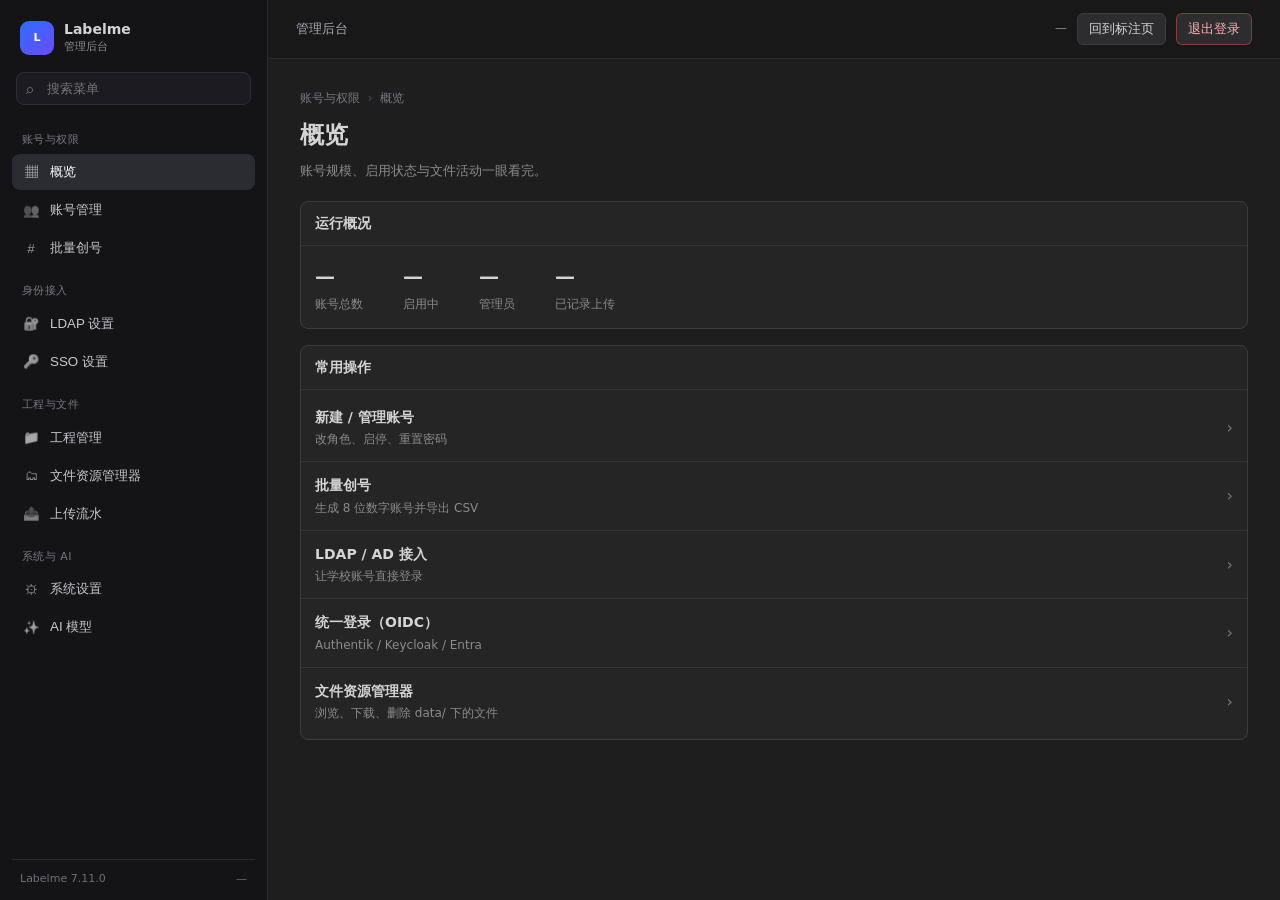
==== commit 74db53ec: "feat(web): 去掉会话层并新增系统与 AI 设置" ====
--- a/frontend/admin.html
+++ b/frontend/admin.html
@@ -36,6 +36,9 @@
       <button class="nav-item" data-view="projects" type="button"><span class="ico">📁</span>工程管理</button>
       <button class="nav-item" data-view="files" type="button"><span class="ico">🗂</span>文件资源管理器</button>
       <button class="nav-item" data-view="uploads" type="button"><span class="ico">📤</span>上传流水</button>
+      <div class="nav-group">系统与 AI</div>
+      <button class="nav-item" data-view="settings" type="button"><span class="ico">⚙</span>系统设置</button>
+      <button class="nav-item" data-view="ai" type="button"><span class="ico">✨</span>AI 模型</button>
       <div class="nav-empty" id="navEmpty" hidden>没有匹配的菜单</div>
     </nav>
 
@@ -322,7 +325,7 @@
             </form>
             <table class="table">
               <thead>
-                <tr><th>账号</th><th>工程</th><th>会话数</th><th>创建时间</th><th>操作</th></tr>
+                <tr><th>账号</th><th>工程</th><th>状态</th><th>创建时间</th><th>操作</th></tr>
               </thead>
               <tbody id="projectRows"></tbody>
             </table>
@@ -336,7 +339,7 @@
         <div class="page-head">
           <div class="crumb">工程与文件 <i>›</i> 文件资源管理器</div>
           <h2>文件资源管理器</h2>
-          <p>逐层浏览 data/ 下的账号、工程、会话，直接下载或删除。</p>
+          <p>逐层浏览 data/ 下的账号、工程与文件，直接下载或删除。</p>
         </div>
         <section class="panel">
           <header>
@@ -375,11 +378,92 @@
             <div class="stats" id="uploaderStats"></div>
             <table class="table">
               <thead>
-                <tr><th>时间</th><th>谁</th><th>动作</th><th>账号 / 工程 / 会话</th><th>文件</th><th>大小</th></tr>
+                <tr><th>时间</th><th>谁</th><th>动作</th><th>账号 / 工程</th><th>文件</th><th>大小</th></tr>
               </thead>
               <tbody id="eventRows"></tbody>
             </table>
             <div class="admin-msg" id="eventMsg"></div>
+          </div>
+        </section>
+      </section>
+      <!-- ======================================================== 系统设置 -->
+      <section class="page" data-page="settings" hidden>
+        <div class="page-head">
+          <div class="crumb">系统与 AI <i>›</i> 系统设置</div>
+          <h2>系统设置</h2>
+          <p>站点名称、单文件上传上限与注册开关，保存后立即生效，无需重启服务。</p>
+        </div>
+        <section class="panel">
+          <header>
+            <span>常规</span>
+            <span class="spacer"></span>
+            <span class="tag" id="systemState">—</span>
+          </header>
+          <div class="panel-body">
+            <form class="config-grid" id="systemForm">
+              <label>站点名称
+                <input id="siteName" type="text" maxlength="40" placeholder="Labelme" />
+              </label>
+              <label>单文件上传上限（MB）
+                <input id="uploadMaxMb" type="number" min="1" max="4096" placeholder="200" />
+              </label>
+              <label class="check">允许新账号自助注册
+                <input id="systemAllowRegistration" type="checkbox" />
+              </label>
+              <div class="config-actions">
+                <button class="btn btn-primary" id="btnSaveSystem" type="submit">保存设置</button>
+              </div>
+            </form>
+            <p class="hint">支持的图像格式：<span id="systemSuffixes">—</span>；当前版本 <span id="systemVersion">—</span>。</p>
+            <div class="admin-msg" id="systemMsg"></div>
+          </div>
+        </section>
+      </section>
+
+      <!-- ========================================================= AI 模型 -->
+      <section class="page" data-page="ai" hidden>
+        <div class="page-head">
+          <div class="crumb">系统与 AI <i>›</i> AI 模型</div>
+          <h2>AI 模型</h2>
+          <p>统一保存模型与推理服务的连接参数，由管理员维护；Web 标注页的 AI 推理尚未接入。</p>
+        </div>
+        <section class="panel">
+          <header>
+            <span>推理服务</span>
+            <span class="spacer"></span>
+            <span class="tag" id="aiState">—</span>
+          </header>
+          <div class="panel-body">
+            <p class="hint">
+              服务需实现 <code>GET /health</code> 健康检查；模型名由服务端解释。配置只负责保存与连通性测试，
+              真正的分割推理由该服务完成（Web 后端本身不加载 SAM 权重）。
+            </p>
+            <form class="config-grid" id="aiForm">
+              <label class="check">启用 AI 辅助
+                <input id="aiEnabled" type="checkbox" />
+              </label>
+              <label>推理服务地址
+                <input id="aiEndpoint" type="text" placeholder="http://127.0.0.1:8081" />
+              </label>
+              <label>默认模型
+                <input id="aiModel" type="text" placeholder="sam2:small" />
+              </label>
+              <label>可用模型（逗号或换行分隔）
+                <textarea id="aiModels" rows="4" placeholder="efficientsam:10m&#10;sam2:small&#10;sam3:latest"></textarea>
+              </label>
+              <label>API Key（可空）
+                <input id="aiApiKey" type="password" autocomplete="new-password" placeholder="留空 = 不修改" />
+              </label>
+              <label>超时（秒）
+                <input id="aiTimeout" type="number" min="3" max="300" placeholder="30" />
+              </label>
+              <div class="config-actions">
+                <button class="btn btn-primary" id="btnSaveAi" type="submit">保存</button>
+                <button class="btn" id="btnTestAi" type="button">测试连接</button>
+                <button class="btn btn-danger" id="btnClearAi" type="button">恢复默认</button>
+              </div>
+            </form>
+            <div class="admin-msg" id="aiMsg"></div>
           </div>
         </section>
       </section>
--- a/frontend/auth.css
+++ b/frontend/auth.css
@@ -434,7 +434,7 @@
   gap: 12px 18px;
 }
 .config-grid label { display: flex; flex-direction: column; gap: 4px; font-size: 12px; color: var(--text-faint); }
-.config-grid input, .config-grid select {
+.config-grid input, .config-grid select, .config-grid textarea {
   padding: 7px 9px;
   background: #1b1b1b;
   border: 1px solid var(--border);
@@ -442,7 +442,8 @@
   color: var(--text);
   font: 13px/1.4 inherit;
 }
-.config-grid .check { flex-direction: row; align-items: center; gap: 8px; }
+.config-grid textarea { resize: vertical; min-height: 90px; }
+.config-grid .check { flex-direction: row; align-items: center; gap: 8px; grid-column: 1 / -1; }
 .config-grid .src { color: #7fb0d4; font-size: 11px; }
 .config-actions { grid-column: 1 / -1; display: flex; gap: 8px; margin-top: 4px; }
 
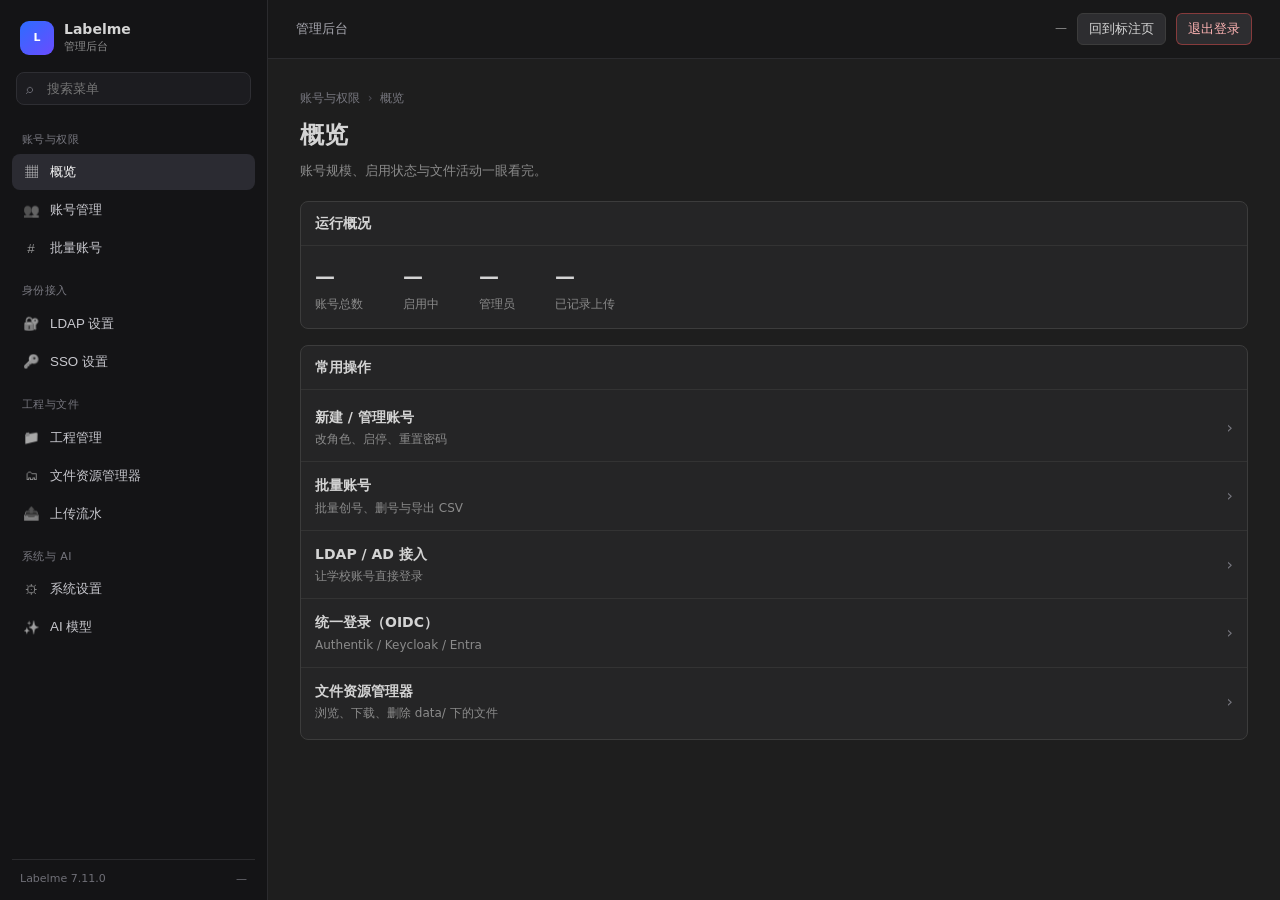
==== commit 8fab0ce9: "feat(admin): 支持账号批量删除" ====
--- a/frontend/admin.html
+++ b/frontend/admin.html
@@ -2,13 +2,13 @@
 <html lang="zh-CN">
 <head>
   <meta charset="utf-8" />
-  <meta name="viewport" content="width=device-width, initial-scale=1" />
+  <meta name="viewport" content="width=device-width, initial-scale=1, viewport-fit=cover" />
   <title>管理后台 · Labelme</title>
   <link rel="stylesheet" href="auth.css" />
 </head>
 <body class="admin-body">
 <div class="admin-shell">
-  <aside class="admin-side">
+  <aside class="admin-side" id="adminSide">
     <div class="admin-brand">
       <span class="logo">L</span>
       <div>
@@ -16,6 +16,7 @@
         <span>管理后台</span>
       </div>
     </div>
+    <button class="admin-menu-close" id="btnAdminMenuClose" type="button" aria-label="关闭菜单">×</button>
 
     <div class="admin-search">
       <span class="search-ico">⌕</span>
@@ -26,7 +27,7 @@
       <div class="nav-group">账号与权限</div>
       <button class="nav-item active" data-view="overview" type="button"><span class="ico">▦</span>概览</button>
       <button class="nav-item" data-view="accounts" type="button"><span class="ico">👥</span>账号管理</button>
-      <button class="nav-item" data-view="batch" type="button"><span class="ico">#</span>批量创号</button>
+      <button class="nav-item" data-view="batch" type="button"><span class="ico">#</span>批量账号</button>
 
       <div class="nav-group">身份接入</div>
       <button class="nav-item" data-view="ldap" type="button"><span class="ico">🔐</span>LDAP 设置</button>
@@ -50,6 +51,9 @@
 
   <main class="admin-main">
     <header class="admin-top">
+      <button class="admin-menu-btn" id="btnAdminMenu" type="button" aria-label="打开菜单" aria-controls="adminSide" aria-expanded="false">
+        <span class="bars" aria-hidden="true"><i></i><i></i><i></i></span>
+      </button>
       <span class="top-title">管理后台</span>
       <span class="spacer"></span>
       <span class="who" id="who">—</span>
@@ -82,7 +86,7 @@
               <span><b>新建 / 管理账号</b><small>改角色、启停、重置密码</small></span><em>›</em>
             </button>
             <button class="quick-item" data-goto="batch" type="button">
-              <span><b>批量创号</b><small>生成 8 位数字账号并导出 CSV</small></span><em>›</em>
+              <span><b>批量账号</b><small>批量创号、删号与导出 CSV</small></span><em>›</em>
             </button>
             <button class="quick-item" data-goto="ldap" type="button">
               <span><b>LDAP / AD 接入</b><small>让学校账号直接登录</small></span><em>›</em>
@@ -137,6 +141,15 @@
             </label>
           </header>
           <div class="panel-body">
+            <div class="fs-bar">
+              <label class="switch">
+                <input type="checkbox" id="selectAllUsers" />
+                全选
+              </label>
+              <span class="who" id="userSelectedCount">已选 0 个</span>
+              <span class="spacer"></span>
+              <button class="btn btn-sm btn-danger" id="btnBulkDelete" type="button" disabled>批量删除选中</button>
+            </div>
             <table class="table">
               <thead>
                 <tr><th>账号</th><th>来源</th><th>角色</th><th>状态</th><th>创建时间</th><th>最后登录</th><th>操作</th></tr>
@@ -148,15 +161,15 @@
         </section>
       </section>
 
-      <!-- ============================================================ 批量创号 -->
+      <!-- ============================================================ 批量账号 -->
       <section class="page" data-page="batch" hidden>
         <div class="page-head">
-          <div class="crumb">账号与权限 <i>›</i> 批量创号</div>
-          <h2>批量创号</h2>
-          <p>按顺序生成 8 位数字账号，密码同账号，创建后立刻导出。</p>
-        </div>
-        <section class="panel">
-          <header>生成账号</header>
+          <div class="crumb">账号与权限 <i>›</i> 批量账号</div>
+          <h2>批量账号</h2>
+          <p>批量生成 8 位数字账号，或按账号列表批量删号。</p>
+        </div>
+        <section class="panel">
+          <header>批量创号</header>
           <div class="panel-body">
             <form class="form-row" id="batchForm">
               <label>数量
@@ -171,6 +184,19 @@
             <p class="hint">账号名 = 8 位数字 ID，密码默认 = 同一个 ID（纯数字）。明文密码只显示这一次，库里只存 bcrypt 哈希。</p>
             <div class="admin-msg" id="batchMsg"></div>
             <pre class="batch-out" id="batchOut" hidden></pre>
+          </div>
+        </section>
+        <section class="panel">
+          <header>批量删号</header>
+          <div class="panel-body">
+            <form class="form-row" id="batchDeleteForm">
+              <label>账号列表（一行一个 / 逗号分隔）
+                <textarea id="batchDeleteNames" rows="4" placeholder="10000001,10000002,10000003" style="min-width:360px"></textarea>
+              </label>
+              <button class="btn btn-danger" id="btnBatchDelete" type="submit">批量删除</button>
+            </form>
+            <p class="hint">只删除账号和登录态；data/ 下该账号的工程与标注文件会保留。不能删除自己，也不能删掉最后一个启用管理员。</p>
+            <div class="admin-msg" id="batchDeleteMsg"></div>
           </div>
         </section>
       </section>
@@ -425,51 +451,99 @@
         <div class="page-head">
           <div class="crumb">系统与 AI <i>›</i> AI 模型</div>
           <h2>AI 模型</h2>
-          <p>统一保存模型与推理服务的连接参数，由管理员维护；Web 标注页的 AI 推理尚未接入。</p>
-        </div>
-        <section class="panel">
-          <header>
-            <span>推理服务</span>
-            <span class="spacer"></span>
-            <span class="tag" id="aiState">—</span>
-          </header>
-          <div class="panel-body">
-            <p class="hint">
-              服务需实现 <code>GET /health</code> 健康检查；模型名由服务端解释。配置只负责保存与连通性测试，
-              真正的分割推理由该服务完成（Web 后端本身不加载 SAM 权重）。
-            </p>
-            <form class="config-grid" id="aiForm">
-              <label class="check">启用 AI 辅助
+          <p>按桌面版同一套模型命名配置 SAM 推理服务；另留一个 OpenAI 兼容接口位置。Web 标注页的 AI 推理尚未接入。</p>
+        </div>
+
+        <form id="aiForm">
+          <section class="panel">
+            <header>
+              <span>模型提供方</span>
+              <span class="spacer"></span>
+              <span class="tag" id="aiState">—</span>
+            </header>
+            <div class="panel-body">
+              <div class="provider-grid" id="aiProviders">
+                <button class="provider-card active" type="button" data-provider="sam">
+                  <span class="provider-top"><b>SAM</b><em>推荐</em></span>
+                  <span>点提示、框提示与文本提示分割，覆盖 SAM / SAM 2 / SAM 3 / EfficientSAM。</span>
+                </button>
+                <button class="provider-card" type="button" data-provider="openai">
+                  <span class="provider-top"><b>OpenAI 兼容</b><em class="muted">预留</em></span>
+                  <span>留给通用多模态模型或自建 OpenAI 兼容网关，暂不参与标注推理。</span>
+                </button>
+              </div>
+              <label class="check ai-enable">
                 <input id="aiEnabled" type="checkbox" />
-              </label>
-              <label>推理服务地址
-                <input id="aiEndpoint" type="text" placeholder="http://127.0.0.1:8081" />
-              </label>
-              <label>默认模型
-                <input id="aiModel" type="text" placeholder="sam2:small" />
-              </label>
-              <label>可用模型（逗号或换行分隔）
-                <textarea id="aiModels" rows="4" placeholder="efficientsam:10m&#10;sam2:small&#10;sam3:latest"></textarea>
-              </label>
-              <label>API Key（可空）
-                <input id="aiApiKey" type="password" autocomplete="new-password" placeholder="留空 = 不修改" />
-              </label>
-              <label>超时（秒）
-                <input id="aiTimeout" type="number" min="3" max="300" placeholder="30" />
-              </label>
-              <div class="config-actions">
-                <button class="btn btn-primary" id="btnSaveAi" type="submit">保存</button>
-                <button class="btn" id="btnTestAi" type="button">测试连接</button>
-                <button class="btn btn-danger" id="btnClearAi" type="button">恢复默认</button>
+                启用 AI 辅助（配置保存后生效）
+              </label>
+              <p class="hint" id="aiProviderNote">
+                SAM 服务需实现 <code>GET /health</code>；Web 后端只保存配置并做连通测试，真正的分割推理由该服务完成。
+              </p>
+            </div>
+          </section>
+
+          <section class="panel" data-ai-panel="sam">
+            <header>
+              <span>SAM 模型</span>
+              <span class="spacer"></span>
+              <span class="tag">服务端模型</span>
+            </header>
+            <div class="panel-body">
+              <p class="hint">模型权重由 SAM 推理服务自己管理；网页只保存“用哪个模型”的选择和连接参数，不在浏览器里下载权重。</p>
+              <div class="model-grid" id="aiModelGrid"></div>
+              <div class="config-grid ai-fields">
+                <label class="wide">SAM 推理服务地址
+                  <input id="aiSamEndpoint" type="text" placeholder="http://127.0.0.1:8081" />
+                </label>
+                <label>API Key（可空）
+                  <input id="aiSamApiKey" type="password" autocomplete="new-password" placeholder="留空 = 不修改" />
+                </label>
+                <label>超时（秒）
+                  <input id="aiSamTimeout" type="number" min="3" max="300" placeholder="30" />
+                </label>
               </div>
-            </form>
-            <div class="admin-msg" id="aiMsg"></div>
-          </div>
-        </section>
+            </div>
+          </section>
+
+          <section class="panel" data-ai-panel="openai" hidden>
+            <header>
+              <span>OpenAI 兼容接口</span>
+              <span class="spacer"></span>
+              <span class="tag">预留 · 未接入推理</span>
+            </header>
+            <div class="panel-body">
+              <p class="hint">
+                这里只保存连接信息，不会向标注页发起请求。地址填到 <code>/v1</code> 即可，测试连接会请求 <code>/models</code>。
+              </p>
+              <div class="config-grid ai-fields">
+                <label class="wide">接口地址
+                  <input id="aiOpenaiBase" type="text" placeholder="https://api.openai.com/v1" />
+                </label>
+                <label>模型名
+                  <input id="aiOpenaiModel" type="text" placeholder="gpt-4.1-mini" />
+                </label>
+                <label>API Key（可空）
+                  <input id="aiOpenaiApiKey" type="password" autocomplete="new-password" placeholder="留空 = 不修改" />
+                </label>
+                <label>超时（秒）
+                  <input id="aiOpenaiTimeout" type="number" min="3" max="300" placeholder="30" />
+                </label>
+              </div>
+            </div>
+          </section>
+
+          <div class="config-actions ai-actions">
+            <button class="btn btn-primary" id="btnSaveAi" type="submit">保存配置</button>
+            <button class="btn" id="btnTestAi" type="button">测试当前提供方</button>
+            <button class="btn btn-danger" id="btnClearAi" type="button">恢复默认</button>
+          </div>
+          <div class="admin-msg" id="aiMsg"></div>
+        </form>
       </section>
     </div>
   </main>
 </div>
+<div class="admin-menu-backdrop" id="adminMenuBackdrop" hidden></div>
 <script src="admin.js"></script>
 </body>
 </html>
--- a/frontend/auth.css
+++ b/frontend/auth.css
@@ -279,6 +279,8 @@
   color: #6f6f77;
 }
 
+.admin-menu-btn, .admin-menu-close, .admin-menu-backdrop { display: none; }
+
 .admin-main { min-width: 0; display: flex; flex-direction: column; }
 
 .admin-top {
@@ -410,6 +412,16 @@
   color: var(--text);
   font: 13px/1.4 inherit;
   min-width: 160px;
+}
+.form-row textarea {
+  padding: 7px 9px;
+  background: #1b1b1b;
+  border: 1px solid var(--border);
+  border-radius: 6px;
+  color: var(--text);
+  font: 13px/1.4 inherit;
+  min-height: 72px;
+  resize: vertical;
 }
 .switch { display: flex; align-items: center; gap: 8px; font-size: 13px; }
 
@@ -447,9 +459,99 @@
 .config-grid .src { color: #7fb0d4; font-size: 11px; }
 .config-actions { grid-column: 1 / -1; display: flex; gap: 8px; margin-top: 4px; }
 
+/* AI 模型：提供方切换 + 模型卡片 */
+.provider-grid {
+  display: grid;
+  grid-template-columns: repeat(auto-fit, minmax(280px, 1fr));
+  gap: 10px;
+}
+.provider-card {
+  display: flex;
+  flex-direction: column;
+  gap: 6px;
+  padding: 12px 14px;
+  text-align: left;
+  color: var(--text);
+  background: #1f2025;
+  border: 1px solid var(--border);
+  border-radius: 9px;
+  font: inherit;
+  cursor: pointer;
+  transition: border-color .15s, background .15s;
+}
+.provider-card:hover { border-color: #4a4d59; background: #24262c; }
+.provider-card.active {
+  border-color: rgba(10, 132, 255, .62);
+  background: rgba(10, 132, 255, .10);
+}
+.provider-top { display: flex; align-items: center; gap: 8px; font-size: 15px; }
+.provider-top b { font-weight: 650; }
+.provider-top em {
+  margin-left: auto;
+  padding: 1px 7px;
+  border: 1px solid rgba(63, 185, 80, .45);
+  border-radius: 999px;
+  color: #8fe3a3;
+  font-size: 11px;
+  font-style: normal;
+}
+.provider-top em.muted { color: #b6bdc9; border-color: #4a4d59; }
+.provider-card > span:last-child { color: var(--text-faint); font-size: 12px; line-height: 1.55; }
+.ai-enable {
+  display: flex;
+  align-items: center;
+  gap: 8px;
+  margin-top: 12px;
+  font-size: 12px;
+  color: var(--text-faint);
+}
+.ai-enable input { width: auto; }
+.model-grid {
+  display: grid;
+  grid-template-columns: repeat(auto-fill, minmax(240px, 1fr));
+  gap: 10px;
+  margin-bottom: 14px;
+}
+.model-card {
+  position: relative;
+  display: flex;
+  flex-direction: column;
+  gap: 4px;
+  padding: 12px 14px;
+  border: 1px solid var(--border);
+  border-radius: 9px;
+  background: #1f2025;
+  cursor: pointer;
+  transition: border-color .15s, background .15s;
+}
+.model-card:hover { border-color: #4a4d59; background: #24262c; }
+.model-card.selected {
+  border-color: rgba(10, 132, 255, .62);
+  background: rgba(10, 132, 255, .10);
+}
+.model-card input { position: absolute; opacity: 0; pointer-events: none; }
+.model-card b { font-size: 14px; font-weight: 650; }
+.model-card .caps { color: #9ecbe8; font-size: 12px; }
+.model-card .note { margin: 2px 0 0; color: var(--text-faint); font-size: 12px; line-height: 1.5; }
+.model-card .lic { color: #7f8798; font-size: 11px; }
+.model-card .rec {
+  position: absolute;
+  top: 10px;
+  right: 10px;
+  padding: 1px 6px;
+  border: 1px solid rgba(63, 185, 80, .4);
+  border-radius: 999px;
+  color: #8fe3a3;
+  font-size: 10px;
+}
+.ai-fields { margin-top: 2px; }
+.ai-fields .wide { grid-column: 1 / -1; }
+.ai-actions { margin-top: 14px; }
+
 .spacer { margin-left: auto; }
 
 .fs-bar { display: flex; align-items: center; gap: 10px; margin-bottom: 10px; }
+.fs-bar .who { color: var(--text-faint); font-size: 12px; }
 .fs-crumb { font: 12px/1.4 ui-monospace, Consolas, monospace; color: var(--text-faint); }
 .fs-name {
   background: transparent;
@@ -462,21 +564,172 @@
 }
 .fs-name:hover { text-decoration: underline; }
 
+/* 窄屏管理面板：LuCI 式左上角汉堡菜单 + 左侧抽屉，正文占满屏幕 */
 @media (max-width: 980px) {
-  .admin-shell { grid-template-columns: 1fr; }
+  .admin-shell { display: block; min-height: 100dvh; }
+
   .admin-side {
-    position: static;
-    height: auto;
-    border-right: 0;
-    border-bottom: 1px solid #2b2b2e;
+    position: fixed;
+    top: 0;
+    bottom: 0;
+    left: 0;
+    z-index: 70;
+    width: min(84vw, 336px);
+    height: 100dvh;
+    padding:
+      calc(10px + env(safe-area-inset-top))
+      12px
+      calc(10px + env(safe-area-inset-bottom));
+    border-right: 1px solid #2b2b2e;
+    border-bottom: 0;
+    box-shadow: 16px 0 48px rgba(0, 0, 0, .42);
+    overflow: hidden;
+    transform: translateX(-100%);
+    transition: transform .22s ease;
+  }
+  body.admin-menu-open .admin-side { transform: translateX(0); }
+
+  .admin-menu-backdrop {
+    position: fixed;
+    inset: 0;
+    z-index: 60;
+    background: rgba(0, 0, 0, .56);
+    -webkit-backdrop-filter: blur(2px);
+  }
+  body.admin-menu-open .admin-menu-backdrop:not([hidden]) { display: block; }
+  body.admin-menu-open { overflow: hidden; }
+
+  .admin-menu-btn {
+    display: inline-flex;
+    align-items: center;
+    justify-content: center;
+    flex: 0 0 44px;
+    width: 44px;
+    height: 44px;
+    margin-right: 2px;
+    padding: 0;
+    background: transparent;
+    border: 0;
+    border-radius: 7px;
+    color: var(--text);
+    cursor: pointer;
+  }
+  .admin-menu-btn .bars {
+    display: flex;
+    flex-direction: column;
+    justify-content: space-between;
+    width: 21px;
+    height: 15px;
+  }
+  .admin-menu-btn .bars i {
+    display: block;
+    width: 100%;
+    height: 2px;
+    border-radius: 2px;
+    background: #d4d4d4;
+  }
+  .admin-menu-btn:active { background: #2d2d30; }
+
+  .admin-menu-close {
+    display: grid;
+    place-items: center;
+    position: absolute;
+    top: calc(8px + env(safe-area-inset-top));
+    right: 8px;
+    z-index: 2;
+    width: 44px;
+    height: 44px;
+    padding: 0;
+    background: transparent;
+    border: 0;
+    border-radius: 8px;
+    color: #a9a9b1;
+    font: 24px/1 inherit;
+    cursor: pointer;
+  }
+  .admin-menu-close:active { background: #2d2d30; color: #fff; }
+
+  .admin-brand { padding: 2px 44px 12px 8px; }
+  .admin-search { margin: 0 4px 10px; }
+  .admin-search input { min-height: 44px; font-size: 16px; }
+
+  .admin-nav {
+    display: block;
+    flex: 1;
+    min-height: 0;
+    overflow-y: auto;
+    -webkit-overflow-scrolling: touch;
     padding-bottom: 6px;
   }
-  .admin-side-foot { display: none; }
-  .admin-nav { display: flex; flex-wrap: wrap; gap: 2px; }
-  .nav-group { width: 100%; margin: 10px 10px 2px; }
-  .nav-item { width: auto; }
-  .admin-content { padding: 22px 16px 60px; }
-  .admin-top { padding: 12px 16px; flex-wrap: wrap; }
-  .admin-top .who { order: 5; width: 100%; }
+  .nav-group {
+    width: auto;
+    margin: 14px 10px 4px;
+    font-size: 12px;
+  }
+  .nav-item {
+    width: 100%;
+    min-height: 46px;
+    padding: 10px;
+    margin-bottom: 2px;
+    font-size: 14px;
+  }
+  .nav-item .ico { width: 22px; font-size: 15px; }
+  .admin-side-foot { display: flex; }
+
+  .admin-main { min-height: 100dvh; }
+  .admin-top {
+    min-height: calc(56px + env(safe-area-inset-top));
+    padding:
+      calc(6px + env(safe-area-inset-top))
+      10px
+      6px;
+    gap: 8px;
+    flex-wrap: nowrap;
+  }
+  .admin-top .top-title { font-size: 16px; color: #e6e6e8; }
+  .admin-top .who { display: none; }
+  .admin-top #btnBack { display: none; }
+
+  .admin-content {
+    max-width: none;
+    padding: 18px 14px calc(32px + env(safe-area-inset-bottom));
+  }
+  .page-head { margin-bottom: 16px; }
+  .page-head h2 { font-size: 21px; }
+  .page-head p { font-size: 12px; }
+  .panel-body { overflow-x: auto; }
+  .table { min-width: 640px; }
   .table th:nth-child(4), .table td:nth-child(4) { display: none; }
-}
+  .form-row { align-items: stretch; }
+  .form-row label { flex: 1 1 100%; min-width: 0; }
+  .form-row input, .form-row select { min-width: 0; }
+  .config-grid { grid-template-columns: minmax(0, 1fr); }
+  .config-grid .check { grid-column: auto; }
+  .config-actions { flex-wrap: wrap; }
+  .provider-grid, .model-grid { grid-template-columns: minmax(0, 1fr); }
+  .panel > header { flex-wrap: wrap; }
+}
+
+@media (prefers-reduced-motion: reduce) {
+  .admin-side { transition: none; }
+}
+
+/* iPad / 触屏 Windows：登录和后台也按手指尺寸放大 */
+@media (any-pointer: coarse) {
+  .auth-body { padding: 24px 16px calc(24px + env(safe-area-inset-bottom)); min-height: 100dvh; }
+  .auth-card { max-width: 440px; padding: 26px 22px 20px; }
+  .auth-tab { min-height: 48px; font-size: 15px; }
+  .field > span { font-size: 13px; }
+  .field input { min-height: 48px; font-size: 16px; }
+  .auth-submit { min-height: 50px; font-size: 16px; }
+  .btn { min-height: 44px; padding: 10px 14px; font-size: 14px; }
+  .btn-sm { min-height: 40px; padding: 8px 12px; font-size: 13px; }
+  .form-row input, .form-row select, .config-grid input, .config-grid select, .config-grid textarea,
+  .admin-search input { min-height: 44px; font-size: 16px; }
+  .nav-item { min-height: 44px; }
+  .table th, .table td { padding-top: 10px; padding-bottom: 10px; }
+}
+
+@media (any-pointer: coarse) and (min-width: 981px) {
+  .admin-top { padding: 10px 16px; }
+}
